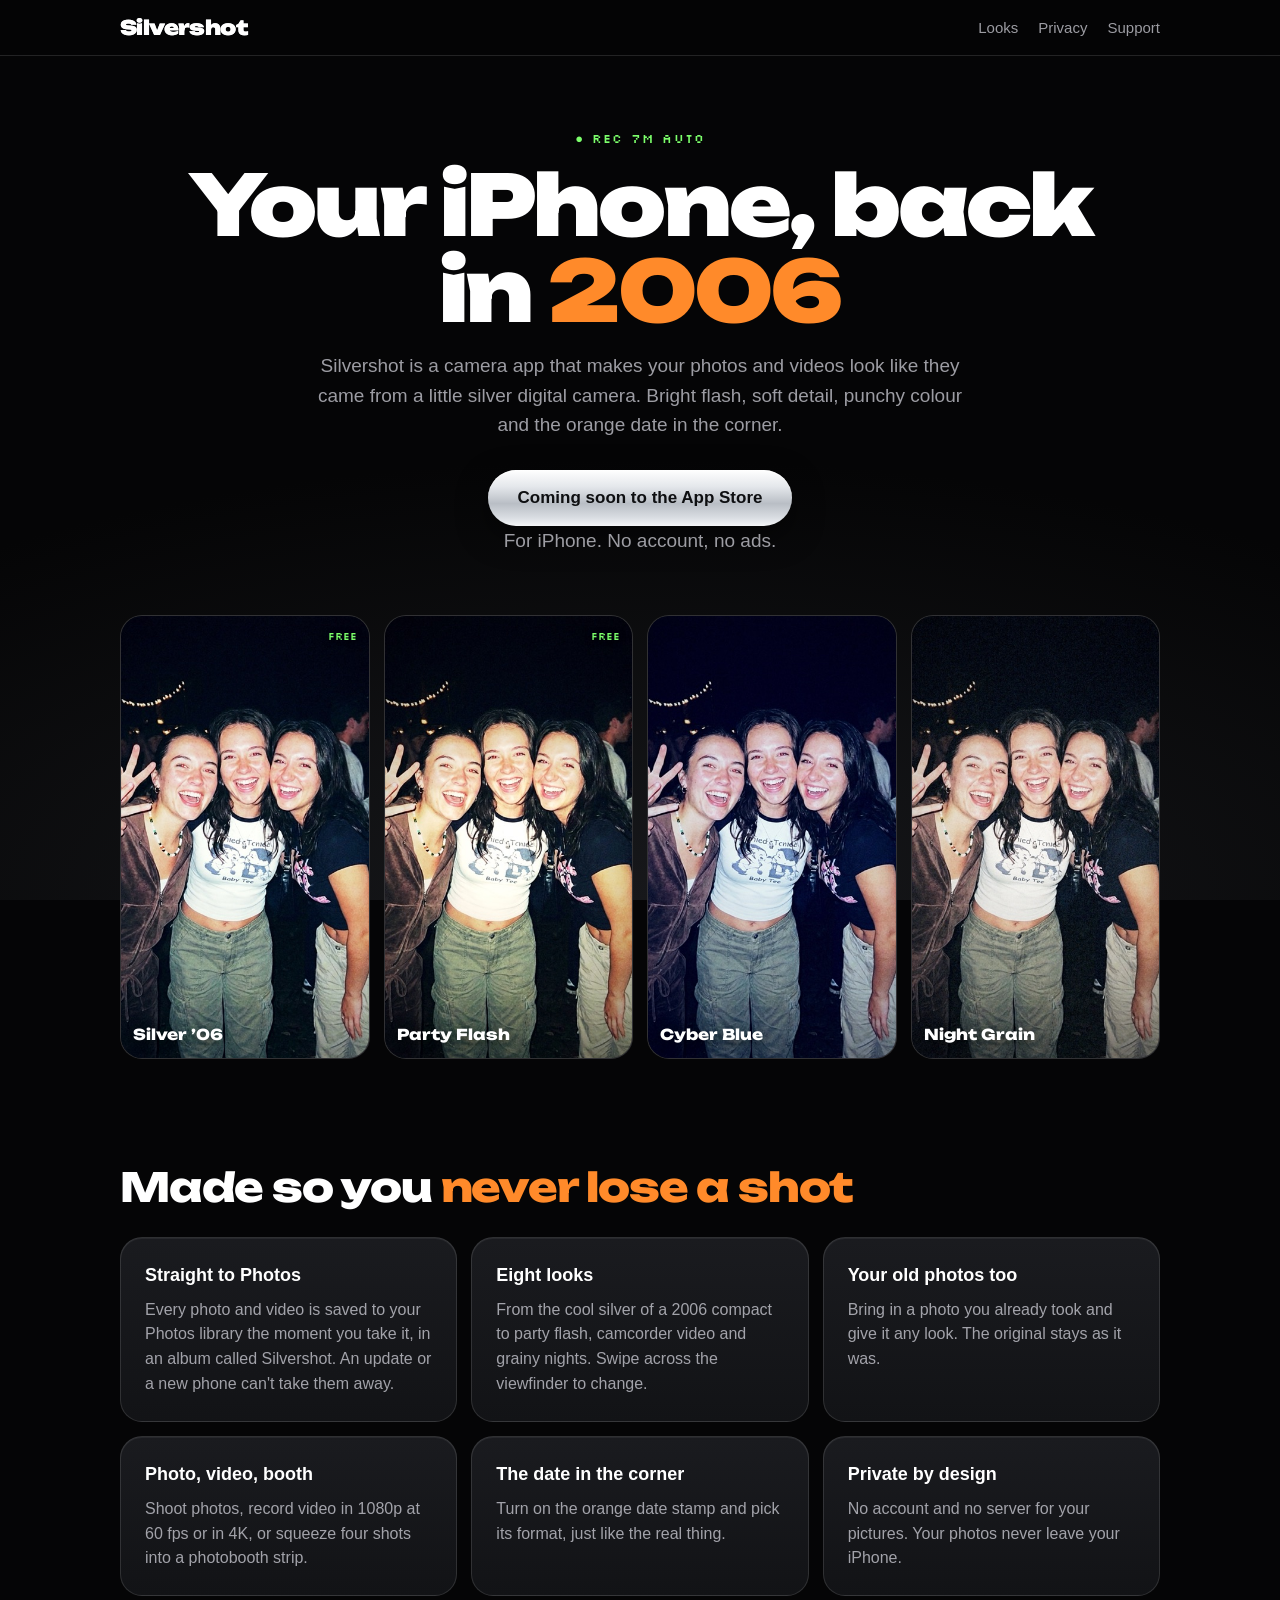
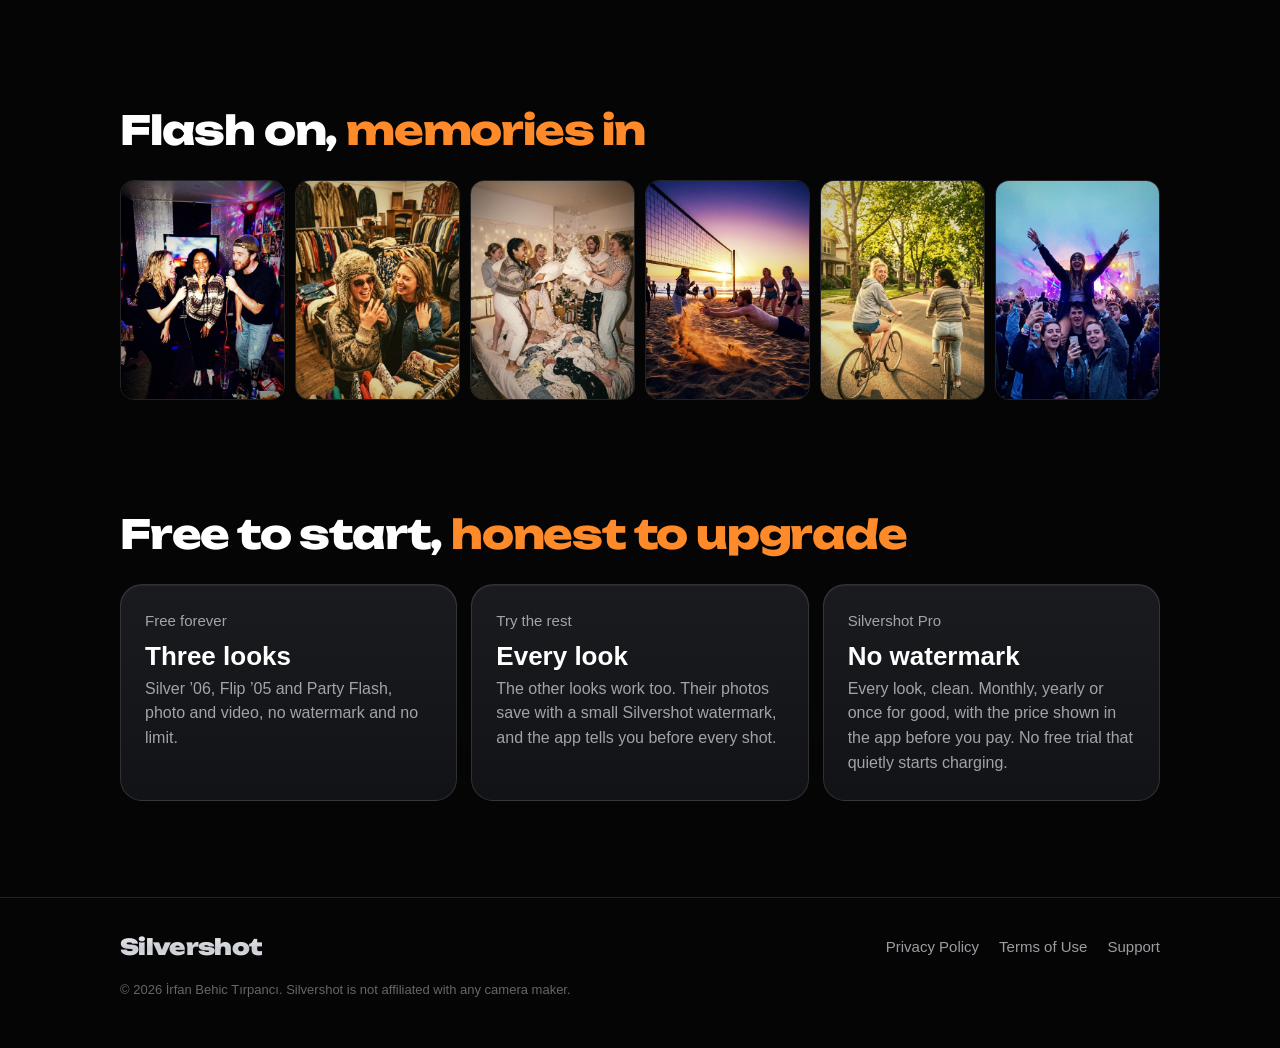
==== index.html @ 12334504 "feat: Silvershot website, privacy, terms and support" ====
<!doctype html>
<html lang="en">
<head>
<meta charset="utf-8">
<meta name="viewport" content="width=device-width, initial-scale=1">
<title>Silvershot: digital camera with Y2K looks</title>
<meta name="description" content="A camera app for iPhone that makes your photos and videos look like a 2006 digital camera. Every shot goes straight to Photos.">
<meta name="theme-color" content="#050506">
<link rel="canonical" href="https://irfanbehic.github.io/silvershot/">
<link rel="icon" href="assets/icon-180.png" type="image/png">
<link rel="apple-touch-icon" href="assets/icon-180.png">
<meta property="og:title" content="Silvershot: digital camera with Y2K looks">
<meta property="og:description" content="A camera app for iPhone that makes your photos and videos look like a 2006 digital camera. Every shot goes straight to Photos.">
<meta property="og:image" content="https://irfanbehic.github.io/silvershot/assets/look-partyflash.jpg">
<link rel="preconnect" href="https://fonts.googleapis.com">
<link rel="preconnect" href="https://fonts.gstatic.com" crossorigin>
<link href="https://fonts.googleapis.com/css2?family=Silkscreen&family=Unbounded:wght@800;900&display=swap" rel="stylesheet">
<link rel="stylesheet" href="assets/style.css">
</head>
<body>
<header class="nav">
  <div class="nav__bar">
    <a class="brand wordmark" href="./">Silvershot</a>
    <nav class="nav__links" aria-label="Main">
      <a class="hide-sm" href="#looks">Looks</a>
      <a href="privacy/">Privacy</a>
      <a href="support/">Support</a>
    </nav>
  </div>
</header>
<main>
  <div class="wrap hero">
    <div class="osd">● REC 7M AUTO</div>
    <h1>Your iPhone, back in <em>2006</em></h1>
    <p>Silvershot is a camera app that makes your photos and videos look like they came from a little silver digital camera. Bright flash, soft detail, punchy colour and the orange date in the corner.</p>
    <span class="button button--soon" aria-disabled="true">Coming soon to the App Store</span>
    <p class="note">For iPhone. No account, no ads.</p>
    <div class="looks" id="looks">
      <figure class="look" style="margin:0"><img src="assets/look-silver06.jpg" alt="A photo taken with the Silver ’06 look" loading="lazy"><small>FREE</small><span>Silver ’06</span></figure>
      <figure class="look" style="margin:0"><img src="assets/look-partyflash.jpg" alt="Three friends at night lit by the Party Flash look" loading="lazy"><small>FREE</small><span>Party Flash</span></figure>
      <figure class="look" style="margin:0"><img src="assets/look-cyberblue.jpg" alt="A photo taken with the Cyber Blue look" loading="lazy"><span>Cyber Blue</span></figure>
      <figure class="look" style="margin:0"><img src="assets/look-nightgrain.jpg" alt="A night photo taken with the Night Grain look" loading="lazy"><span>Night Grain</span></figure>
    </div>
  </div>

  <section>
    <div class="wrap">
      <h2 class="section-title">Made so you <em>never lose a shot</em></h2>
      <div class="features">
        <div class="card"><h3>Straight to Photos</h3><p>Every photo and video is saved to your Photos library the moment you take it, in an album called Silvershot. An update or a new phone can't take them away.</p></div>
        <div class="card"><h3>Eight looks</h3><p>From the cool silver of a 2006 compact to party flash, camcorder video and grainy nights. Swipe across the viewfinder to change.</p></div>
        <div class="card"><h3>Your old photos too</h3><p>Bring in a photo you already took and give it any look. The original stays as it was.</p></div>
        <div class="card"><h3>Photo, video, booth</h3><p>Shoot photos, record video in 1080p at 60 fps or in 4K, or squeeze four shots into a photobooth strip.</p></div>
        <div class="card"><h3>The date in the corner</h3><p>Turn on the orange date stamp and pick its format, just like the real thing.</p></div>
        <div class="card"><h3>Private by design</h3><p>No account and no server for your pictures. Your photos never leave your iPhone.</p></div>
      </div>
    </div>
  </section>

  <section>
    <div class="wrap">
      <h2 class="section-title">Flash on, <em>memories in</em></h2>
      <div class="grid">
        <img src="assets/shot-01.jpg" alt="" loading="lazy"><img src="assets/shot-03.jpg" alt="" loading="lazy"><img src="assets/shot-05.jpg" alt="" loading="lazy">
        <img src="assets/shot-07.jpg" alt="" loading="lazy"><img src="assets/shot-09.jpg" alt="" loading="lazy"><img src="assets/shot-11.jpg" alt="" loading="lazy">
      </div>
    </div>
  </section>

  <section>
    <div class="wrap">
      <h2 class="section-title">Free to start, <em>honest to upgrade</em></h2>
      <div class="plans">
        <div class="card"><strong>Free forever</strong><b>Three looks</b><p>Silver ’06, Flip ’05 and Party Flash, photo and video, no watermark and no limit.</p></div>
        <div class="card"><strong>Try the rest</strong><b>Every look</b><p>The other looks work too. Their photos save with a small Silvershot watermark, and the app tells you before every shot.</p></div>
        <div class="card"><strong>Silvershot Pro</strong><b>No watermark</b><p>Every look, clean. Monthly, yearly or once for good, with the price shown in the app before you pay. No free trial that quietly starts charging.</p></div>
      </div>
    </div>
  </section>
</main>
<footer>
  <div class="wrap">
    <div class="footer__bar">
      <a class="wordmark" style="font-size:22px" href="./">Silvershot</a>
      <nav class="footer__links" aria-label="Legal">
        <a href="privacy/">Privacy Policy</a>
        <a href="terms/">Terms of Use</a>
        <a href="support/">Support</a>
      </nav>
    </div>
    <div class="footer__note">© 2026 İrfan Behic Tırpancı. Silvershot is not affiliated with any camera maker.</div>
  </div>
</footer>
</body>
</html>
---- assets/style.css ----
/* Silvershot website. Chrome LCD, always dark (02-design-system.md › Part 2). */
:root {
  --ground: #050506;
  --ground-lift: #17181b;
  --panel: #141518;
  --border: rgba(255, 255, 255, 0.12);
  --label: #ffffff;
  --label2: rgba(235, 235, 245, 0.66);
  --label3: rgba(235, 235, 245, 0.42);
  --led: #ff8a2a;
  --af: #7cff6b;
  --chrome: linear-gradient(180deg, #f5f6f8 0%, #c9cdd2 55%, #e8eaed 100%);
  --chrome-button: linear-gradient(180deg, #ffffff 0%, #e4e7eb 30%, #b9bec5 60%, #d9dde2 85%, #f4f5f7 100%);
  --radius: 22px;
  --wrap: 1080px;
  color-scheme: dark;
}

* { box-sizing: border-box; }
html { -webkit-text-size-adjust: 100%; }
body {
  margin: 0;
  background: radial-gradient(120% 70% at 50% 100%, var(--ground-lift), var(--ground) 70%) fixed, var(--ground);
  color: var(--label);
  font: 17px/1.55 -apple-system, BlinkMacSystemFont, "SF Pro Text", "Helvetica Neue", Arial, sans-serif;
  -webkit-font-smoothing: antialiased;
}
img { max-width: 100%; display: block; }
a { color: var(--led); text-decoration: none; }
a:hover { text-decoration: underline; }

.wrap { max-width: var(--wrap); margin: 0 auto; padding: 0 20px; }

/* Wordmark */
.wordmark {
  font-family: "Unbounded", system-ui, sans-serif;
  font-weight: 900;
  letter-spacing: -0.03em;
  background: var(--chrome);
  -webkit-background-clip: text;
  background-clip: text;
  color: transparent;
}

/* Nav */
.nav { position: sticky; top: 0; z-index: 10; backdrop-filter: blur(18px) saturate(1.4); -webkit-backdrop-filter: blur(18px) saturate(1.4); background: rgba(5, 5, 6, 0.72); border-bottom: 0.5px solid var(--border); }
.nav__bar { max-width: var(--wrap); margin: 0 auto; padding: 12px 20px; display: flex; align-items: center; gap: 20px; }
.brand { display: flex; align-items: center; gap: 10px; font-size: 20px; color: var(--label); }
.brand:hover { text-decoration: none; }
.brand img { border-radius: 10px; }
.nav__links { display: flex; gap: 20px; margin-left: auto; font-size: 15px; }
.nav__links a { color: var(--label2); }
.nav__links a:hover { color: var(--label); text-decoration: none; }

/* Buttons */
.button {
  display: inline-flex; align-items: center; justify-content: center; gap: 10px;
  min-height: 56px; padding: 0 30px; border-radius: 999px;
  background: var(--chrome-button); color: #0e0f11;
  font-weight: 600; font-size: 17px;
  box-shadow: 0 1px 0 rgba(255, 255, 255, 0.6) inset, 0 10px 30px rgba(0, 0, 0, 0.5);
}
.button:hover { text-decoration: none; filter: brightness(1.04); }
.button svg { width: 18px; height: 18px; fill: currentColor; }
.button--soon { cursor: default; }
.note { color: var(--label3); font-size: 14px; margin-top: 12px; }

/* Hero */
.hero { padding: 72px 20px 40px; text-align: center; }
.osd { font-family: "Silkscreen", ui-monospace, monospace; text-transform: uppercase; color: var(--af); font-size: 13px; letter-spacing: 0.08em; }
.hero h1 { font-family: "Unbounded", system-ui, sans-serif; font-weight: 900; font-size: clamp(40px, 8vw, 84px); line-height: 1.02; letter-spacing: -0.035em; margin: 14px auto 18px; max-width: 12ch; }
.hero h1 em { font-style: normal; color: var(--led); }
.hero p { color: var(--label2); font-size: 19px; max-width: 34em; margin: 0 auto 30px; }

/* Look strip */
.looks { display: grid; grid-template-columns: repeat(4, 1fr); gap: 14px; padding: 30px 0 10px; }
.look { position: relative; border-radius: var(--radius); overflow: hidden; border: 0.5px solid var(--border); background: var(--panel); aspect-ratio: 9 / 16; }
.look img { width: 100%; height: 100%; object-fit: cover; }
.look span { position: absolute; left: 12px; bottom: 12px; font-family: "Unbounded", system-ui, sans-serif; font-weight: 800; font-size: 15px; text-shadow: 0 2px 12px rgba(0, 0, 0, 0.7); }
.look small { position: absolute; right: 12px; top: 12px; font-family: "Silkscreen", monospace; font-size: 11px; color: var(--af); text-shadow: 0 1px 6px rgba(0, 0, 0, 0.8); }

/* Sections */
section { padding: 56px 0; }
.section-title { font-family: "Unbounded", system-ui, sans-serif; font-weight: 800; font-size: clamp(26px, 4.4vw, 40px); letter-spacing: -0.03em; line-height: 1.1; margin: 0 0 28px; }
.section-title em { font-style: normal; color: var(--led); }
.features { display: grid; grid-template-columns: repeat(3, 1fr); gap: 14px; }
.card { background: linear-gradient(180deg, #1a1b1f, #121316); border: 0.5px solid var(--border); border-radius: var(--radius); padding: 24px; box-shadow: 0 1px 0 rgba(255, 255, 255, 0.06) inset; }
.card h3 { margin: 0 0 8px; font-size: 18px; }
.card p { margin: 0; color: var(--label2); font-size: 16px; }

.grid { display: grid; grid-template-columns: repeat(6, 1fr); gap: 10px; }
.grid img { border-radius: 14px; aspect-ratio: 3 / 4; object-fit: cover; width: 100%; border: 0.5px solid var(--border); }

.plans { display: grid; grid-template-columns: repeat(3, 1fr); gap: 14px; }
.plans .card strong { display: block; font-size: 15px; color: var(--label2); font-weight: 500; margin-bottom: 4px; }
.plans .card b { font-size: 26px; }

/* Documents */
.doc { max-width: 760px; margin: 0 auto; padding: 48px 20px 64px; }
.doc h1 { font-family: "Unbounded", system-ui, sans-serif; font-weight: 900; font-size: clamp(32px, 6vw, 46px); letter-spacing: -0.03em; margin: 0 0 12px; }
.doc h2 { font-size: 21px; margin: 36px 0 8px; }
.doc p, .doc li { color: var(--label2); }
.doc strong { color: var(--label); }
.lead { font-size: 19px; color: var(--label) !important; }
.table-wrap { overflow-x: auto; }
table { border-collapse: collapse; width: 100%; font-size: 15px; margin: 8px 0; }
th, td { text-align: left; padding: 10px 12px; border-bottom: 0.5px solid var(--border); vertical-align: top; }
th { color: var(--label); font-weight: 600; }
td { color: var(--label2); }
.updated { color: var(--label3) !important; font-size: 14px; margin-top: 40px; }
details { background: var(--panel); border: 0.5px solid var(--border); border-radius: 16px; padding: 16px 20px; margin: 10px 0; }
summary { cursor: pointer; font-weight: 600; color: var(--label); }
details p { margin: 10px 0 0; }

/* Footer */
footer { border-top: 0.5px solid var(--border); padding: 32px 0 48px; margin-top: 40px; }
.footer__bar { display: flex; flex-wrap: wrap; align-items: center; gap: 20px; justify-content: space-between; }
.footer__links { display: flex; flex-wrap: wrap; gap: 20px; font-size: 15px; }
.footer__links a { color: var(--label2); }
.footer__note { color: var(--label3); font-size: 13px; margin-top: 16px; }

@media (max-width: 820px) {
  .looks { grid-template-columns: repeat(2, 1fr); }
  .features, .plans { grid-template-columns: 1fr; }
  .grid { grid-template-columns: repeat(3, 1fr); }
  .nav__links { gap: 14px; font-size: 14px; }
  .hero { padding-top: 48px; padding-left: 16px; padding-right: 16px; }
}
@media (max-width: 420px) {
  .nav__links a.hide-sm { display: none; }
}
@media (prefers-reduced-motion: no-preference) {
  .look img { transition: transform 0.6s ease; }
  .look:hover img { transform: scale(1.03); }
}
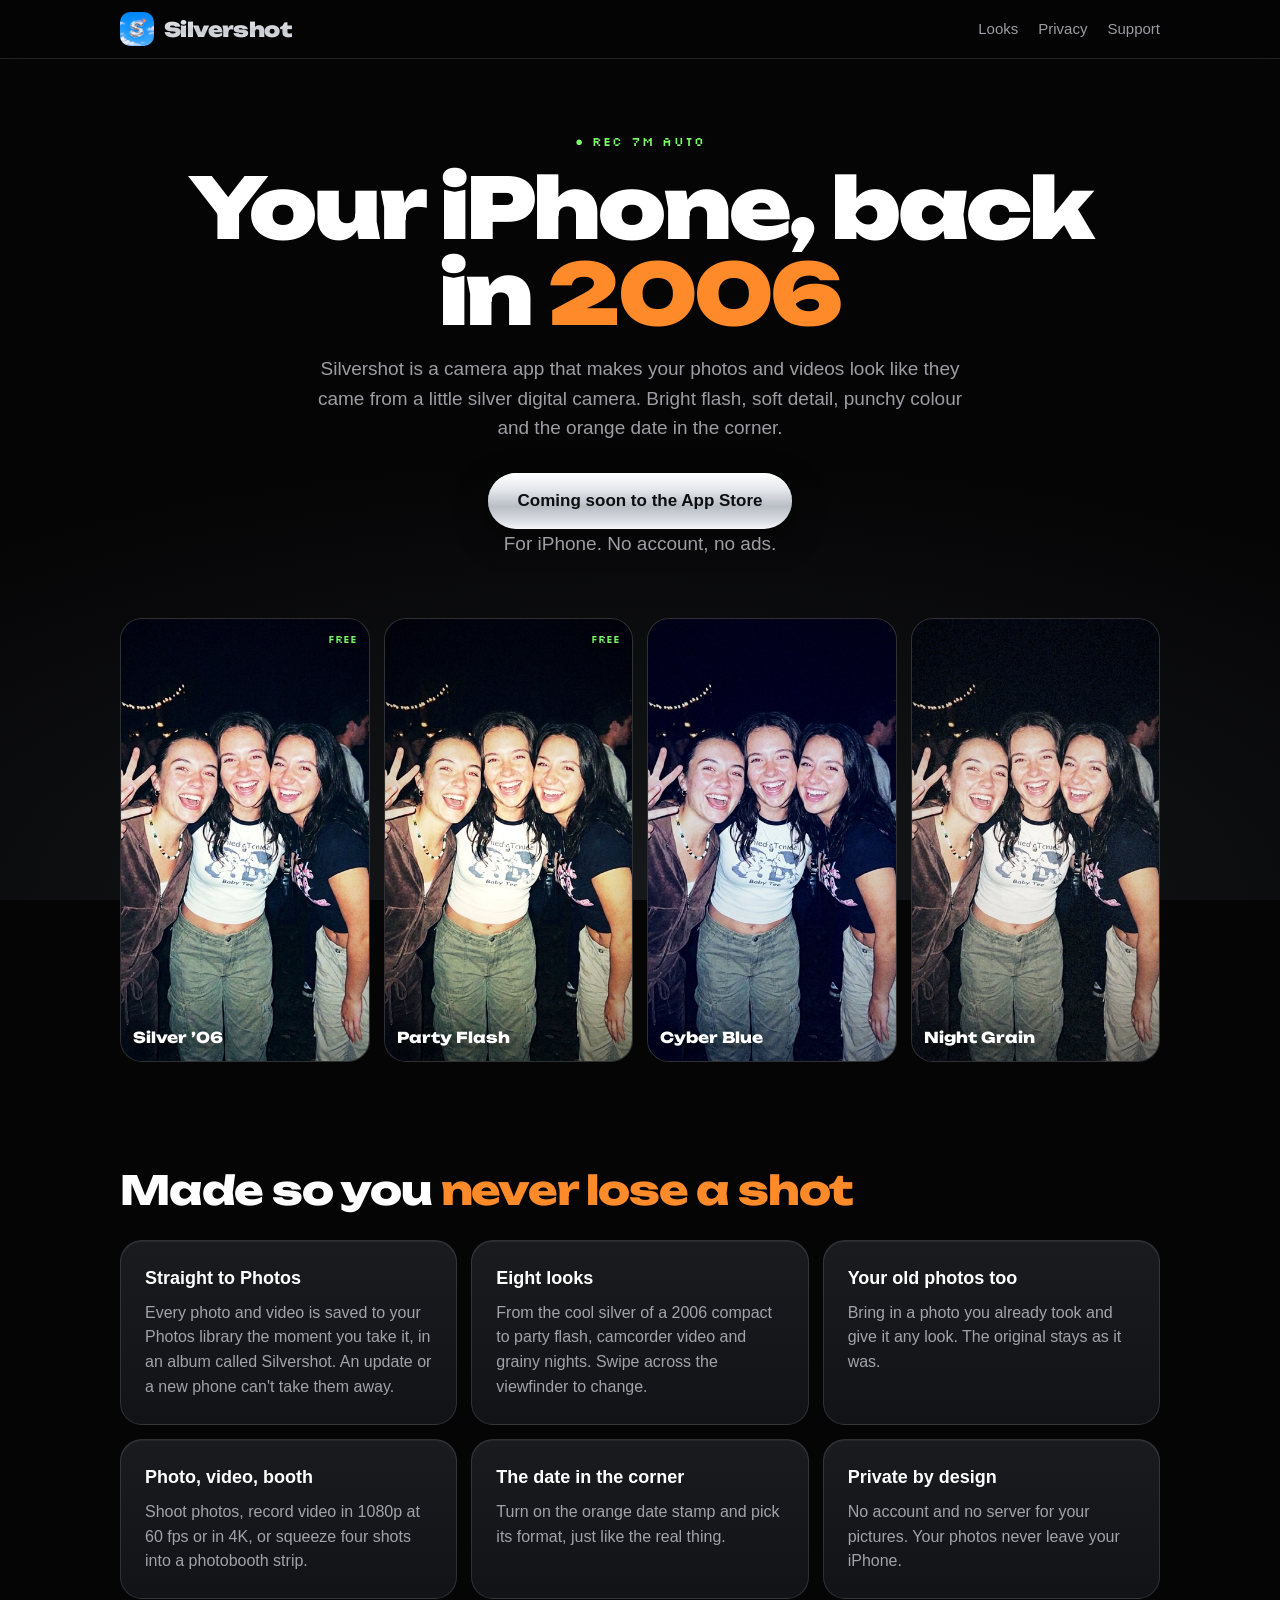
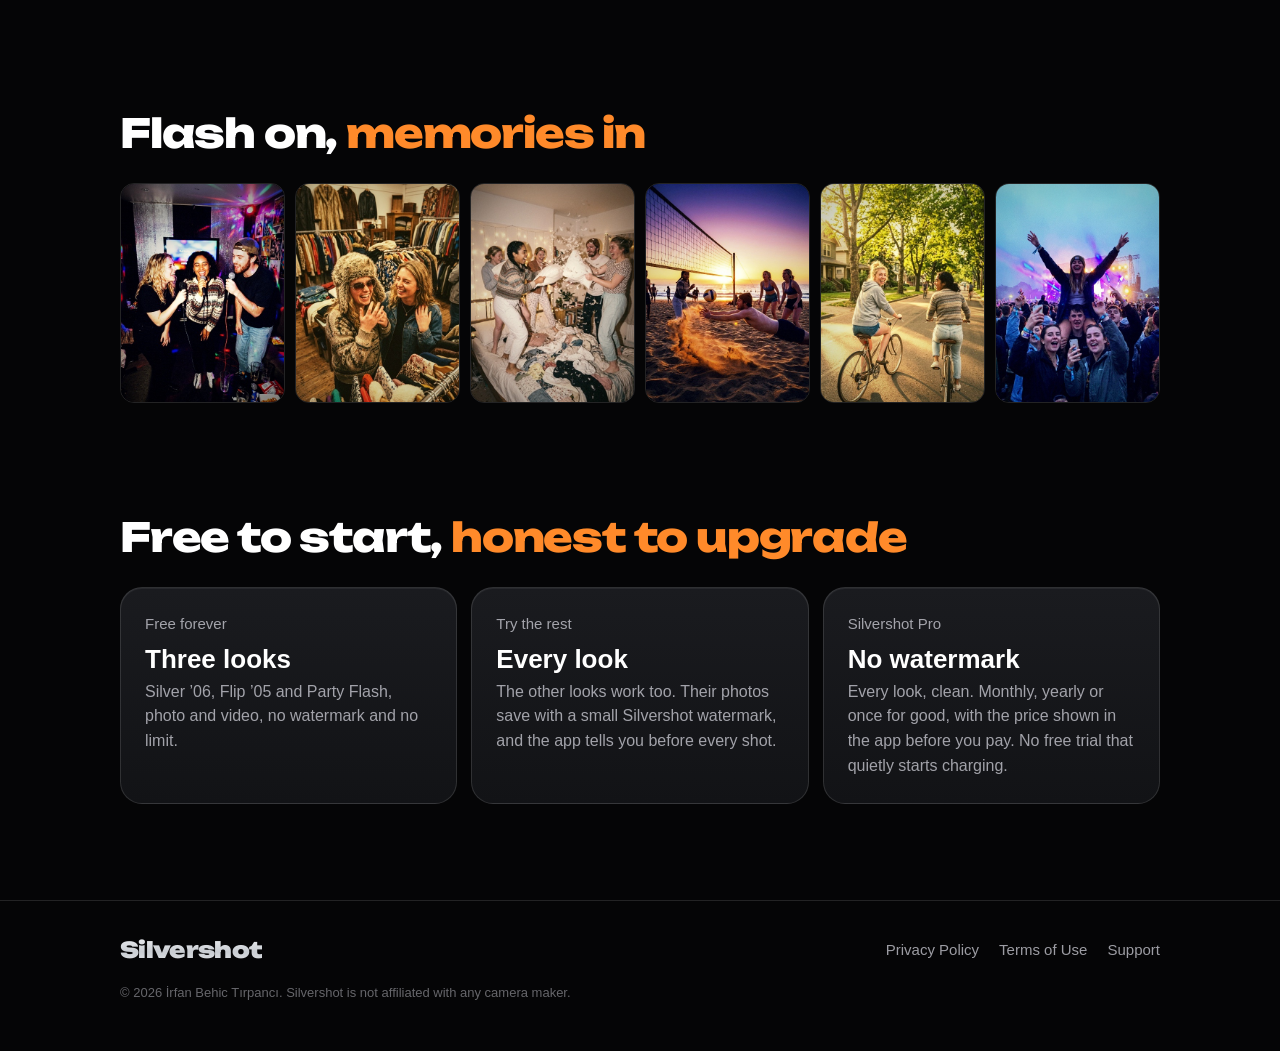
==== commit d189d2e8: "feat: app icon and favicon" ====
--- a/index.html
+++ b/index.html
@@ -20,7 +20,7 @@
 <body>
 <header class="nav">
   <div class="nav__bar">
-    <a class="brand wordmark" href="./">Silvershot</a>
+    <a class="brand" href="./"><img src="assets/icon-180.png" width="34" height="34" alt=""><span class="wordmark">Silvershot</span></a>
     <nav class="nav__links" aria-label="Main">
       <a class="hide-sm" href="#looks">Looks</a>
       <a href="privacy/">Privacy</a>
